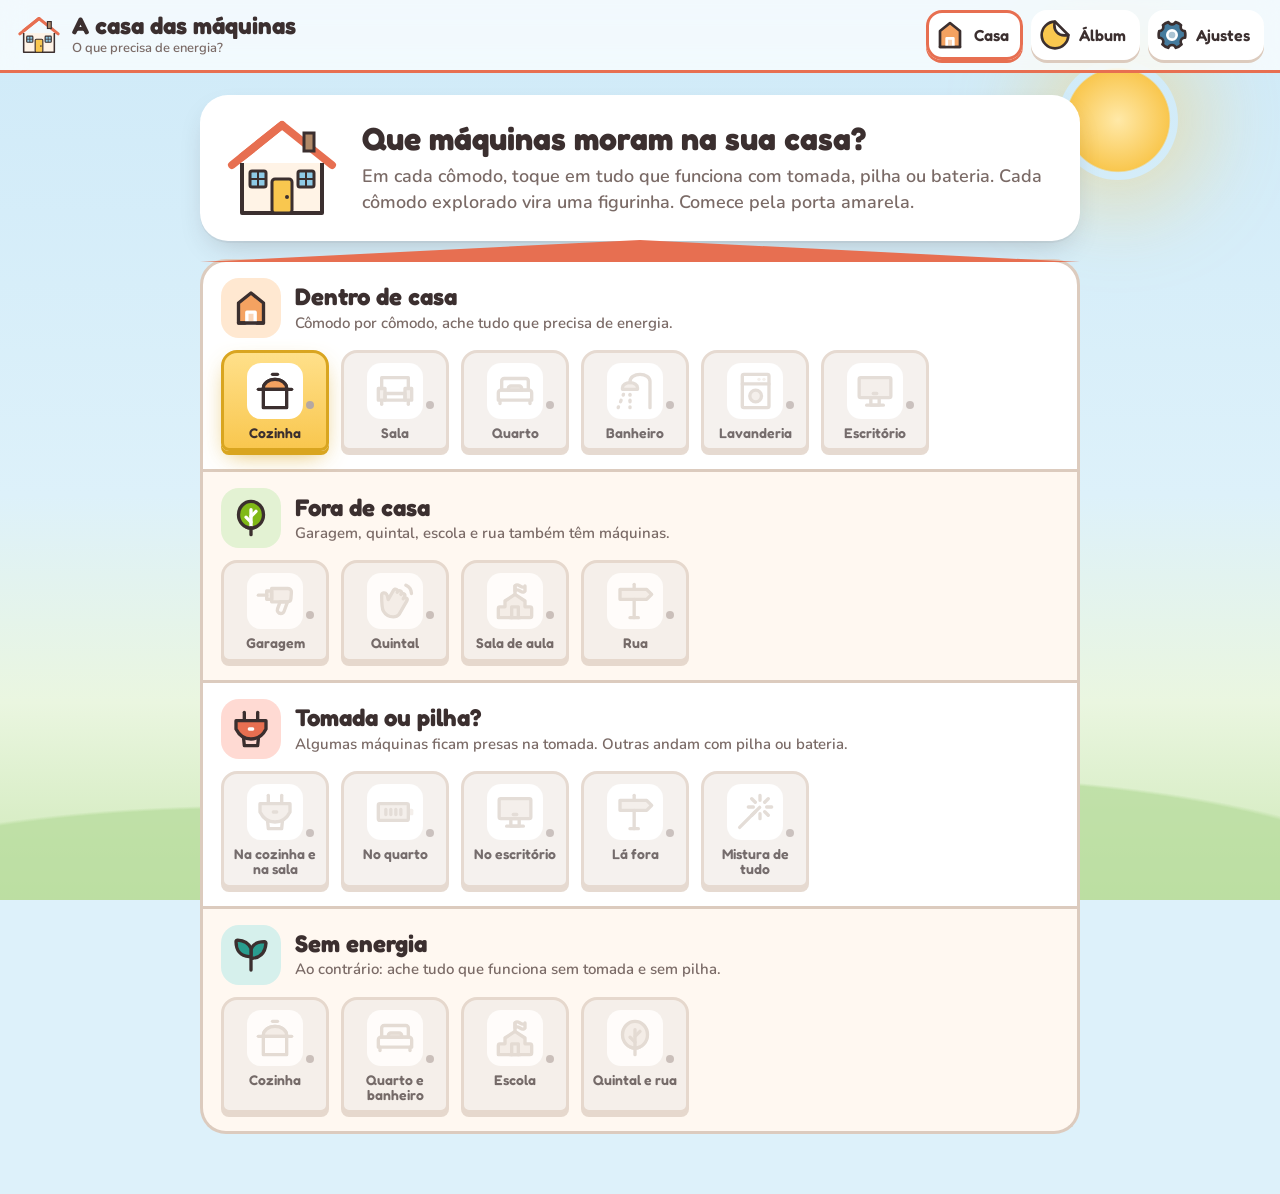
==== index.html @ ce796a9f "Redesenha o jogo: 19 fases em 4 partes, tomada ou pilha, e sem estrelas - De 5 cômodos para 19 fases" ====
<!DOCTYPE html>
<html lang="pt-BR">
<head>
<meta charset="utf-8">
<meta name="viewport" content="width=device-width, initial-scale=1">
<meta name="color-scheme" content="light">
<meta name="theme-color" content="#DDF1FA">
<title>A casa das máquinas</title>
<meta name="description" content="Jogo para crianças: em cada cômodo da casa, ache tudo que funciona com tomada, pilha ou bateria, e descubra o que funciona sem energia nenhuma.">
<link rel="icon" href="favicon.svg" type="image/svg+xml">
<link rel="preload" href="fontes/fredoka-700.woff2" as="font" type="font/woff2" crossorigin>
<link rel="preload" href="fontes/nunito-600.woff2" as="font" type="font/woff2" crossorigin>
<link rel="stylesheet" href="estilo.css">
</head>
<body>
<div class="fundo" aria-hidden="true"></div>
<span class="nuvem" aria-hidden="true"></span><span class="nuvem n2" aria-hidden="true"></span>

<header class="barra">
  <button class="marca" id="btInicio" aria-label="Ir para a casa"><span><b>A casa das máquinas</b><small>O que precisa de energia?</small></span></button>
  <button class="bt-barra" id="btMapa"><span>Casa</span></button>
  <button class="bt-barra" id="btAlbum"><span>Álbum</span></button>
  <button class="bt-barra" id="btAjustes" aria-label="Ajustes"><span>Ajustes</span></button>
</header>

<main>
  <section class="tela" id="mapa"></section>

  <section class="tela oculto" id="jogo">
    <div class="jogo-topo">
      <button class="bt-voltar" id="btVoltar">Casa</button>
      <div class="chip" id="chipComodo"></div>
      <div class="passos" id="passos" aria-hidden="true"></div>
      <button class="bt-redondo" id="btOuvir" aria-label="Ouvir a instrução"></button>
    </div>
    <div class="pergunta" id="pergunta" aria-live="polite"></div>
    <div class="contador" id="contador"></div>
    <div class="grade" id="grade"></div>
    <div class="aviso" id="aviso" aria-live="polite"></div>
  </section>

  <section class="tela oculto" id="album"></section>
  <section class="tela oculto" id="ajustes"></section>
</main>

<div class="veu oculto" id="escolha" role="dialog" aria-modal="true"></div>
<div class="veu oculto" id="premio" role="dialog" aria-modal="true" aria-labelledby="premioTit"></div>

<script src="icones.js"></script>
<script src="jogo.js"></script>
</body>
</html>
---- estilo.css ----
@font-face{font-family:"Fredoka";src:url(fontes/fredoka-600.woff2) format("woff2");font-weight:600;font-display:swap}
@font-face{font-family:"Fredoka";src:url(fontes/fredoka-700.woff2) format("woff2");font-weight:700;font-display:swap}
@font-face{font-family:"Nunito";src:url(fontes/nunito-600.woff2) format("woff2");font-weight:600;font-display:swap}
@font-face{font-family:"Nunito";src:url(fontes/nunito-800.woff2) format("woff2");font-weight:800;font-display:swap}

:root{
  color-scheme:light;
  --tinta:#3B2F2F; --tinta-2:#7A6A66; --tinta-3:#B5A8A3;
  --ceu:#DDF1FA; --grama:#CDE8B5; --papel:#FFFFFF; --papel-2:#FFF8F1; --borda:#EFE3D9; --borda-2:#DCCBBE;
  --laranja:#F4A261; --laranja-escuro:#C97A3B; --tijolo:#E76F51; --tijolo-escuro:#B9533A; --verde:#2A9D8F; --verde-escuro:#1F7A6F; --verde-suave:#DDF1EE;
  --amarelo:#F9C74F; --amarelo-escuro:#D9A520; --amarelo-suave:#FFF3CD; --azul:#457B9D; --azul-suave:#E1EEF6;
  --sombra:0 2px 0 rgba(59,47,47,.05),0 12px 30px -12px rgba(59,47,47,.28);
  --titulo:"Fredoka","Nunito",system-ui,sans-serif; --texto:"Nunito",system-ui,sans-serif;
  --mola:cubic-bezier(.34,1.56,.64,1);
}
*{box-sizing:border-box;margin:0;padding:0}
html{background:var(--ceu)}
body{font-family:var(--texto);font-weight:600;color:var(--tinta);min-height:100vh;-webkit-tap-highlight-color:transparent;overflow-x:hidden}
button{font:inherit;color:inherit;cursor:pointer;border:none;background:none}
button:focus-visible{outline:4px solid var(--azul);outline-offset:4px;border-radius:16px}
svg{display:block}
.oculto{display:none!important}
/* céu, sol e gramado */
.fundo{position:fixed;inset:0;z-index:-1;background:linear-gradient(180deg,#CFEAF8 0%,var(--ceu) 55%,#EAF6E0 78%,var(--grama) 100%)}
.fundo::before{content:"";position:absolute;right:8%;top:60px;width:120px;height:120px;border-radius:50%;background:radial-gradient(circle,#FFE9A8 0,#F9C74F 60%,rgba(249,199,79,0) 62%);box-shadow:0 0 80px 30px rgba(249,199,79,.35);animation:sol 40s linear infinite}
.fundo::after{content:"";position:absolute;left:0;right:0;bottom:0;height:24vh;background:radial-gradient(ellipse at 20% 100%,#B5DB9A 0 30%,transparent 31%),radial-gradient(ellipse at 70% 100%,#B5DB9A 0 40%,transparent 41%);opacity:.7}
@keyframes sol{from{transform:rotate(0)}to{transform:rotate(360deg)}}
.nuvem{position:fixed;top:14%;left:-160px;width:120px;height:40px;background:#fff;border-radius:40px;opacity:.85;z-index:-1;animation:nuvem 80s linear infinite}
.nuvem::before,.nuvem::after{content:"";position:absolute;background:#fff;border-radius:50%}
.nuvem::before{width:56px;height:56px;left:18px;top:-26px}
.nuvem::after{width:40px;height:40px;left:62px;top:-16px}
.nuvem.n2{top:30%;transform:scale(.6);animation-duration:110s;animation-delay:-50s}
@keyframes nuvem{from{left:-160px}to{left:110%}}

/* ================= barra ================= */
.barra{position:sticky;top:0;z-index:20;display:flex;align-items:center;gap:8px;padding:10px 16px;background:rgba(255,255,255,.72);backdrop-filter:blur(12px);-webkit-backdrop-filter:blur(12px);border-bottom:3px solid var(--tijolo)}
.marca{display:flex;align-items:center;gap:10px;flex:1;min-width:0;text-align:left;border-radius:14px}
.marca>svg{width:46px;height:46px;flex-shrink:0}
.marca>span{min-width:0;overflow:hidden}
.marca b{display:block;font-family:var(--titulo);font-weight:700;font-size:clamp(17px,3.4vw,24px);line-height:1.1;white-space:nowrap;overflow:hidden;text-overflow:ellipsis}
.marca small{display:block;font-size:13px;color:var(--tinta-2)}
.bt-barra{display:flex;align-items:center;gap:8px;height:50px;padding:0 14px 0 8px;border-radius:16px;background:var(--papel);box-shadow:0 3px 0 var(--borda-2);font-family:var(--titulo);font-weight:600;font-size:16px;transition:transform .2s var(--mola)}
.bt-barra:hover{transform:translateY(-2px)}
.bt-barra svg{width:32px;height:32px}
.bt-barra.ativo{box-shadow:0 3px 0 var(--tijolo),inset 0 0 0 3px var(--tijolo)}

main{max-width:1000px;margin:0 auto;padding:22px 16px 60px}
.tela{display:flex;flex-direction:column;align-items:center;gap:18px}
.tela.entra{animation:entra .45s var(--mola) backwards}
@keyframes entra{from{opacity:0;transform:translateY(16px)}to{opacity:1;transform:none}}

/* ================= mapa: a casa ================= */
.cabecalho{width:100%;max-width:880px;display:flex;align-items:center;gap:20px;background:var(--papel);border-radius:28px;box-shadow:var(--sombra);padding:18px 22px}
.casinha{width:120px;flex-shrink:0;animation:boia 4s ease-in-out infinite}
@keyframes boia{0%,100%{transform:translateY(0)}50%{transform:translateY(-6px)}}
.cab-txt h1{font-family:var(--titulo);font-weight:700;font-size:clamp(22px,4.2vw,32px);line-height:1.15}
.cab-txt p{color:var(--tinta-2);font-size:clamp(15px,2.6vw,18px);margin-top:6px;line-height:1.45}
.andares{width:100%;max-width:880px;display:flex;flex-direction:column;gap:0}
.andar{background:var(--papel);border:3px solid var(--borda-2);border-top-width:0;padding:16px 18px 18px;animation:entra .5s var(--mola) backwards;position:relative}
.andar:first-child{border-top-width:3px;border-radius:26px 26px 0 0}
.andar:first-child::before{content:"";position:absolute;left:-3px;right:-3px;top:-22px;height:22px;background:var(--tijolo);border-radius:14px 14px 0 0;clip-path:polygon(0 100%,50% 0,100% 100%)}
.andar:last-child{border-radius:0 0 26px 26px}
.andar:nth-child(even){background:var(--papel-2)}
.andar-topo{display:flex;align-items:center;gap:14px;margin-bottom:12px}
.andar-ic{width:60px;height:60px;border-radius:18px;background:var(--cor);display:flex;align-items:center;justify-content:center;flex-shrink:0}
.andar-ic svg{width:40px;height:40px}
.andar h2{font-family:var(--titulo);font-weight:700;font-size:clamp(19px,3.4vw,24px);line-height:1.15}
.andar p{font-size:15px;color:var(--tinta-2);margin-top:2px}
.selo-ok{margin-left:auto;display:flex;align-items:center;gap:6px;background:var(--verde-suave);color:var(--verde-escuro);font-family:var(--titulo);font-weight:600;font-size:14px;padding:6px 12px 6px 8px;border-radius:40px;white-space:nowrap}
.selo-ok svg{width:20px;height:20px}
.portas{display:flex;gap:12px;flex-wrap:wrap}
.porta{width:108px;padding:10px 6px 8px;border-radius:16px 16px 8px 8px;background:var(--cor);border:3px solid var(--borda-2);display:flex;flex-direction:column;align-items:center;gap:6px;position:relative;transition:transform .25s var(--mola);box-shadow:0 4px 0 var(--borda-2)}
.porta::after{content:"";position:absolute;right:12px;top:50%;width:8px;height:8px;border-radius:50%;background:var(--tinta-3)}
.porta:hover{transform:translateY(-4px)}
.porta-ic{width:56px;height:56px;border-radius:14px;background:#fff;display:flex;align-items:center;justify-content:center}
.porta-ic svg{width:40px;height:40px}
.porta-nome{font-family:var(--titulo);font-weight:600;font-size:14px;text-align:center;line-height:1.1}
.porta.feita{border-color:var(--verde);box-shadow:0 4px 0 var(--verde)}
.porta.feita .porta-ic{box-shadow:inset 0 0 0 3px var(--verde)}
.porta.atual{background:linear-gradient(180deg,#FFE08A,var(--amarelo));border-color:var(--amarelo-escuro);box-shadow:0 4px 0 var(--amarelo-escuro),0 10px 24px -8px rgba(217,165,32,.8);animation:pulsa 1.8s ease-in-out infinite}
.porta.fechada{background:#F1ECE8;opacity:.7;cursor:not-allowed}
.porta.fechada:hover{transform:none}
@keyframes pulsa{0%,100%{transform:translateY(0)}50%{transform:translateY(-4px)}}

/* ================= jogo ================= */
#jogo{gap:14px}
.jogo-topo{display:flex;align-items:center;gap:10px;width:100%;max-width:900px;flex-wrap:wrap}
.bt-voltar{display:flex;align-items:center;gap:6px;height:46px;padding:0 16px 0 8px;border-radius:40px;background:var(--tinta);color:#fff;font-family:var(--titulo);font-weight:600;font-size:16px;transition:transform .2s var(--mola)}
.bt-voltar:hover{transform:translateY(-2px)}
.bt-voltar svg{width:28px;height:28px}
.chip{display:flex;align-items:center;gap:8px;background:var(--papel);border-radius:40px;padding:6px 14px 6px 6px;box-shadow:0 3px 0 var(--borda-2);font-family:var(--titulo);font-weight:600;font-size:15px}
.chip svg{width:32px;height:32px;padding:4px;border-radius:50%;background:var(--cor)}
.passos{display:flex;gap:6px;margin-left:auto}
.passos i{width:13px;height:13px;border-radius:50%;background:var(--borda-2);display:block;transition:all .3s}
.passos i.f{background:var(--verde)}
.passos i.a{width:28px;border-radius:10px;background:var(--amarelo);box-shadow:0 0 0 3px #fff,0 0 0 5px var(--amarelo)}
.bt-redondo{width:52px;height:52px;border-radius:50%;background:var(--papel);box-shadow:0 4px 0 var(--borda-2);display:flex;align-items:center;justify-content:center;transition:transform .2s var(--mola)}
.bt-redondo:hover{transform:translateY(-2px)}
.bt-redondo svg{width:32px;height:32px}
.pergunta{text-align:center;background:var(--papel);border-radius:24px;padding:14px 22px;box-shadow:var(--sombra);max-width:760px;width:100%}
.pergunta b{display:block;font-family:var(--titulo);font-weight:700;font-size:clamp(22px,4vw,30px)}
.pergunta span{display:block;color:var(--tinta-2);font-size:clamp(15px,2.6vw,18px);margin-top:4px}
.pergunta em{font-style:normal;font-weight:800;color:var(--tijolo)}
.contador{display:flex;align-items:center;gap:8px;flex-wrap:wrap;justify-content:center;font-family:var(--titulo);font-weight:600;font-size:17px;color:var(--tinta-2)}
.contador b{width:32px;height:32px;border-radius:50%;border:3px dashed var(--borda-2);background:var(--papel);display:flex;align-items:center;justify-content:center;color:#fff}
.contador b svg{width:18px;height:18px}
.contador b.ok{border:3px solid var(--verde);background:var(--verde);animation:pop .5s var(--mola)}
@keyframes pop{0%{transform:scale(.5)}60%{transform:scale(1.15)}100%{transform:scale(1)}}
/* o cômodo: grade de coisas dentro de uma "parede" */
.grade{display:grid;grid-template-columns:repeat(4,minmax(0,1fr));gap:clamp(10px,2vw,16px);width:100%;max-width:820px;padding:clamp(12px,2.4vw,20px);border-radius:28px;background:var(--cor);border:4px solid #fff;box-shadow:var(--sombra)}
.grade.dez{grid-template-columns:repeat(5,minmax(0,1fr))}
.coisa{position:relative;background:var(--papel);border-radius:22px;box-shadow:0 6px 0 var(--borda-2);display:flex;flex-direction:column;align-items:center;justify-content:center;gap:8px;padding:14px 8px 12px;min-height:130px;
  transition:transform .2s var(--mola),opacity .3s;animation:entra .5s var(--mola) backwards}
.coisa svg.ic{width:clamp(44px,8vw,68px);height:clamp(44px,8vw,68px)}
.coisa .t{font-family:var(--titulo);font-weight:600;font-size:clamp(13px,2.2vw,16px);text-align:center;line-height:1.15}
.coisa:hover{transform:translateY(-4px)}
.coisa.certa,.coisa.feita{background:var(--amarelo-suave);box-shadow:0 6px 0 var(--amarelo);cursor:default}
.coisa.certa:hover,.coisa.feita:hover{transform:none}
.coisa.fora{opacity:.45;cursor:default}
.coisa.fora:hover{transform:none}
.coisa.treme{animation:treme .45s ease!important}
@keyframes treme{0%,100%{translate:0}20%{translate:-8px}40%{translate:7px}60%{translate:-5px}80%{translate:3px}}
.selo-ok-c{position:absolute;top:-10px;right:-8px;width:36px;height:36px;border-radius:50%;color:#fff;border:4px solid #fff;display:flex;align-items:center;justify-content:center;animation:pop .5s var(--mola)}
.selo-ok-c svg{width:20px;height:20px}
.selo-ok-c.t{background:var(--tijolo)} .selo-ok-c.p{background:var(--verde)} .selo-ok-c.zero{background:var(--azul)}
.faisca{position:fixed;width:16px;height:16px;pointer-events:none;z-index:40;animation:faisca .8s ease-out forwards}
.faisca svg{width:100%;height:100%}
@keyframes faisca{0%{transform:translate(0,0) scale(.3);opacity:1}100%{transform:translate(var(--dx),var(--dy)) scale(1) rotate(120deg);opacity:0}}
.aviso{min-height:60px;display:flex;align-items:center;justify-content:center;width:100%}
.aviso-caixa{background:var(--azul-suave);border:3px solid #BFD6E6;border-radius:20px;padding:10px 20px;font-size:clamp(16px,2.8vw,19px);font-weight:800;max-width:720px;text-align:center;animation:entra .4s var(--mola)}
.aviso-caixa.bom{background:var(--verde-suave);border-color:#A9DBD4}

/* janelinha "como funciona?" */
.veu{position:fixed;inset:0;z-index:50;display:flex;align-items:center;justify-content:center;padding:16px;overflow:auto;background:rgba(59,47,47,.35);backdrop-filter:blur(6px);-webkit-backdrop-filter:blur(6px);animation:veu .3s ease}
@keyframes veu{from{opacity:0}to{opacity:1}}
.escolha-cartao{margin:auto;width:100%;max-width:520px;background:var(--papel);border-radius:30px;box-shadow:0 30px 70px -20px rgba(59,47,47,.5);padding:24px;text-align:center;display:flex;flex-direction:column;align-items:center;gap:12px;animation:sobe .45s var(--mola)}
.escolha-fig{width:110px;height:110px;border-radius:28px;background:var(--papel-2);display:flex;align-items:center;justify-content:center}
.escolha-fig svg{width:70%;height:70%}
.escolha-cartao h3{font-family:var(--titulo);font-weight:700;font-size:clamp(24px,5vw,32px)}
.escolha-cartao p{color:var(--tinta-2);font-size:17px}
.escolha-dica{background:var(--amarelo-suave);border-radius:14px;padding:8px 14px;font-weight:800;color:var(--tinta)!important;animation:entra .4s var(--mola)}
.escolha-ops{display:flex;gap:10px;flex-wrap:wrap;justify-content:center;width:100%}
.escolha-op{flex:1;min-width:130px;background:var(--papel-2);border:3px solid var(--borda);border-radius:22px;padding:14px 10px;display:flex;flex-direction:column;align-items:center;gap:8px;font-family:var(--titulo);font-weight:600;font-size:17px;box-shadow:0 5px 0 var(--borda-2);transition:transform .2s var(--mola)}
.escolha-op svg{width:52px;height:52px}
.escolha-op:hover{transform:translateY(-3px)}
.escolha-op.certa{border-color:var(--verde);background:var(--verde-suave);box-shadow:0 5px 0 var(--verde)}
.escolha-op.fora{opacity:.4;transform:scale(.95)}
@keyframes sobe{from{opacity:0;transform:translateY(40px) scale(.94)}to{opacity:1;transform:none}}

/* ================= prêmio ================= */
.cartao{margin:auto;width:100%;max-width:500px;background:var(--papel);border-radius:32px;box-shadow:0 30px 70px -20px rgba(59,47,47,.5);padding:26px 24px 22px;text-align:center;display:flex;flex-direction:column;align-items:center;gap:14px;position:relative;overflow:hidden;animation:sobe .55s var(--mola)}
.cartao::before{content:"";position:absolute;inset:0 0 auto 0;height:12px;background:var(--cor)}
.cartao h2{font-family:var(--titulo);font-weight:700;font-size:clamp(28px,6vw,38px);margin-top:6px}
.explica{background:var(--verde-suave);border-radius:20px;padding:12px 16px;font-size:clamp(16px,3vw,19px);line-height:1.45;font-weight:800;color:var(--verde-escuro)}
.fig-grande{width:140px;height:140px}
.fg-in{width:100%;height:100%;border-radius:50%;background:#fff;border:12px solid var(--cor-selo);display:flex;align-items:center;justify-content:center;box-shadow:0 0 0 5px #fff,0 16px 30px -12px rgba(59,47,47,.5);animation:vira 1s var(--mola)}
.fg-in svg{width:64%;height:64%}
@keyframes vira{from{transform:rotateY(180deg) scale(.4);opacity:0}to{transform:none;opacity:1}}
.nome-fig{display:inline-flex;gap:8px;background:var(--amarelo-suave);border-radius:40px;padding:8px 16px;font-family:var(--titulo);font-weight:600;font-size:18px}
.cartao .sub{color:var(--tinta-2);font-size:17px}
.linha-bts{display:flex;gap:10px;flex-wrap:wrap;justify-content:center;align-items:center}
.bt-principal{height:64px;padding:0 30px;border-radius:22px;background:linear-gradient(180deg,#F7B77F,var(--laranja));color:#3B2F2F;font-family:var(--titulo);font-weight:700;font-size:23px;box-shadow:0 7px 0 var(--laranja-escuro);transition:transform .2s var(--mola)}
.bt-principal:hover{transform:translateY(-2px)}
.bt-principal:active{transform:translateY(5px);box-shadow:0 2px 0 var(--laranja-escuro)}
.bt-leve{display:flex;align-items:center;gap:6px;height:52px;padding:0 16px 0 10px;border-radius:18px;background:var(--papel-2);border:2px solid var(--borda);font-family:var(--titulo);font-weight:600;font-size:16px}
.bt-leve svg{width:28px;height:28px}
.confete{position:fixed;top:-20px;width:12px;height:12px;z-index:60;pointer-events:none;animation:cai var(--dur) cubic-bezier(.25,.6,.5,1) var(--atraso) forwards}
@keyframes cai{to{transform:translate(var(--dx),105vh) rotate(var(--giro))}}

/* ================= álbum e ajustes ================= */
.titulo-tela{display:flex;align-items:center;gap:12px;font-family:var(--titulo);font-weight:700;font-size:clamp(24px,4.6vw,34px);text-align:center}
.titulo-tela svg{width:48px;height:48px}
.texto-tela{color:var(--tinta-2);font-size:17px;text-align:center;max-width:620px}
.album-grupo{width:100%;max-width:880px;background:var(--papel);border-radius:26px;box-shadow:var(--sombra);padding:16px 18px 20px;animation:entra .5s var(--mola) backwards}
.album-grupo h3{display:flex;align-items:center;gap:10px;font-family:var(--titulo);font-weight:600;font-size:20px;margin-bottom:14px}
.album-grupo h3 svg{width:40px;height:40px;padding:5px;border-radius:12px;background:var(--cor)}
.album-grade{display:grid;grid-template-columns:repeat(auto-fill,minmax(110px,1fr));gap:14px}
.selo{display:flex;flex-direction:column;align-items:center;gap:6px;font-size:14px;font-weight:800;text-align:center;color:var(--tinta-2)}
.selo .s-in{width:86px;height:86px;border-radius:50%;background:#fff;border:7px solid var(--cor-selo);display:flex;align-items:center;justify-content:center;box-shadow:0 0 0 3px #fff,0 10px 18px -8px rgba(59,47,47,.4)}
.selo .s-in svg{width:62%;height:62%}
.selo.falta .s-in{background:var(--papel-2);border:3px dashed var(--borda-2);box-shadow:none}
.selo.tem{color:var(--tinta)}
.ajustes{width:100%;max-width:600px;display:flex;flex-direction:column;gap:12px}
.ajuste{display:flex;align-items:center;gap:14px;background:var(--papel);border-radius:22px;padding:14px 16px;box-shadow:var(--sombra);text-align:left;font-size:18px;font-weight:800}
.ajuste>svg{width:46px;height:46px;flex-shrink:0;padding:5px;border-radius:14px;background:var(--papel-2)}
.ajuste .txt{flex:1}
.ajuste small{display:block;font-size:15px;font-weight:600;color:var(--tinta-2);margin-top:2px}
.chave{width:66px;height:38px;border-radius:40px;background:var(--borda-2);position:relative;flex-shrink:0;transition:background .25s}
.chave::after{content:"";position:absolute;top:4px;left:4px;width:30px;height:30px;border-radius:50%;background:#fff;box-shadow:0 2px 6px rgba(0,0,0,.2);transition:left .3s var(--mola)}
.ajuste[aria-checked="true"] .chave{background:var(--verde)}
.ajuste[aria-checked="true"] .chave::after{left:32px}
.ajuste.perigo{color:var(--tijolo-escuro)}

body.sem-animacao *,body.sem-animacao *::before,body.sem-animacao *::after{animation:none!important;transition:none!important}

@media (max-width:640px){
  .bt-barra span{display:none}
  .bt-barra{padding:0 8px}
  .marca small{display:none}
  .cabecalho{flex-direction:column;text-align:center}
  .jogo-topo .chip{display:none}
  .passos{margin-left:0}
  .grade,.grade.dez{grid-template-columns:repeat(2,minmax(0,1fr))}
  .coisa{min-height:110px}
  .porta{width:calc(50% - 6px)}
  .escolha-op{min-width:100px;font-size:15px}
}
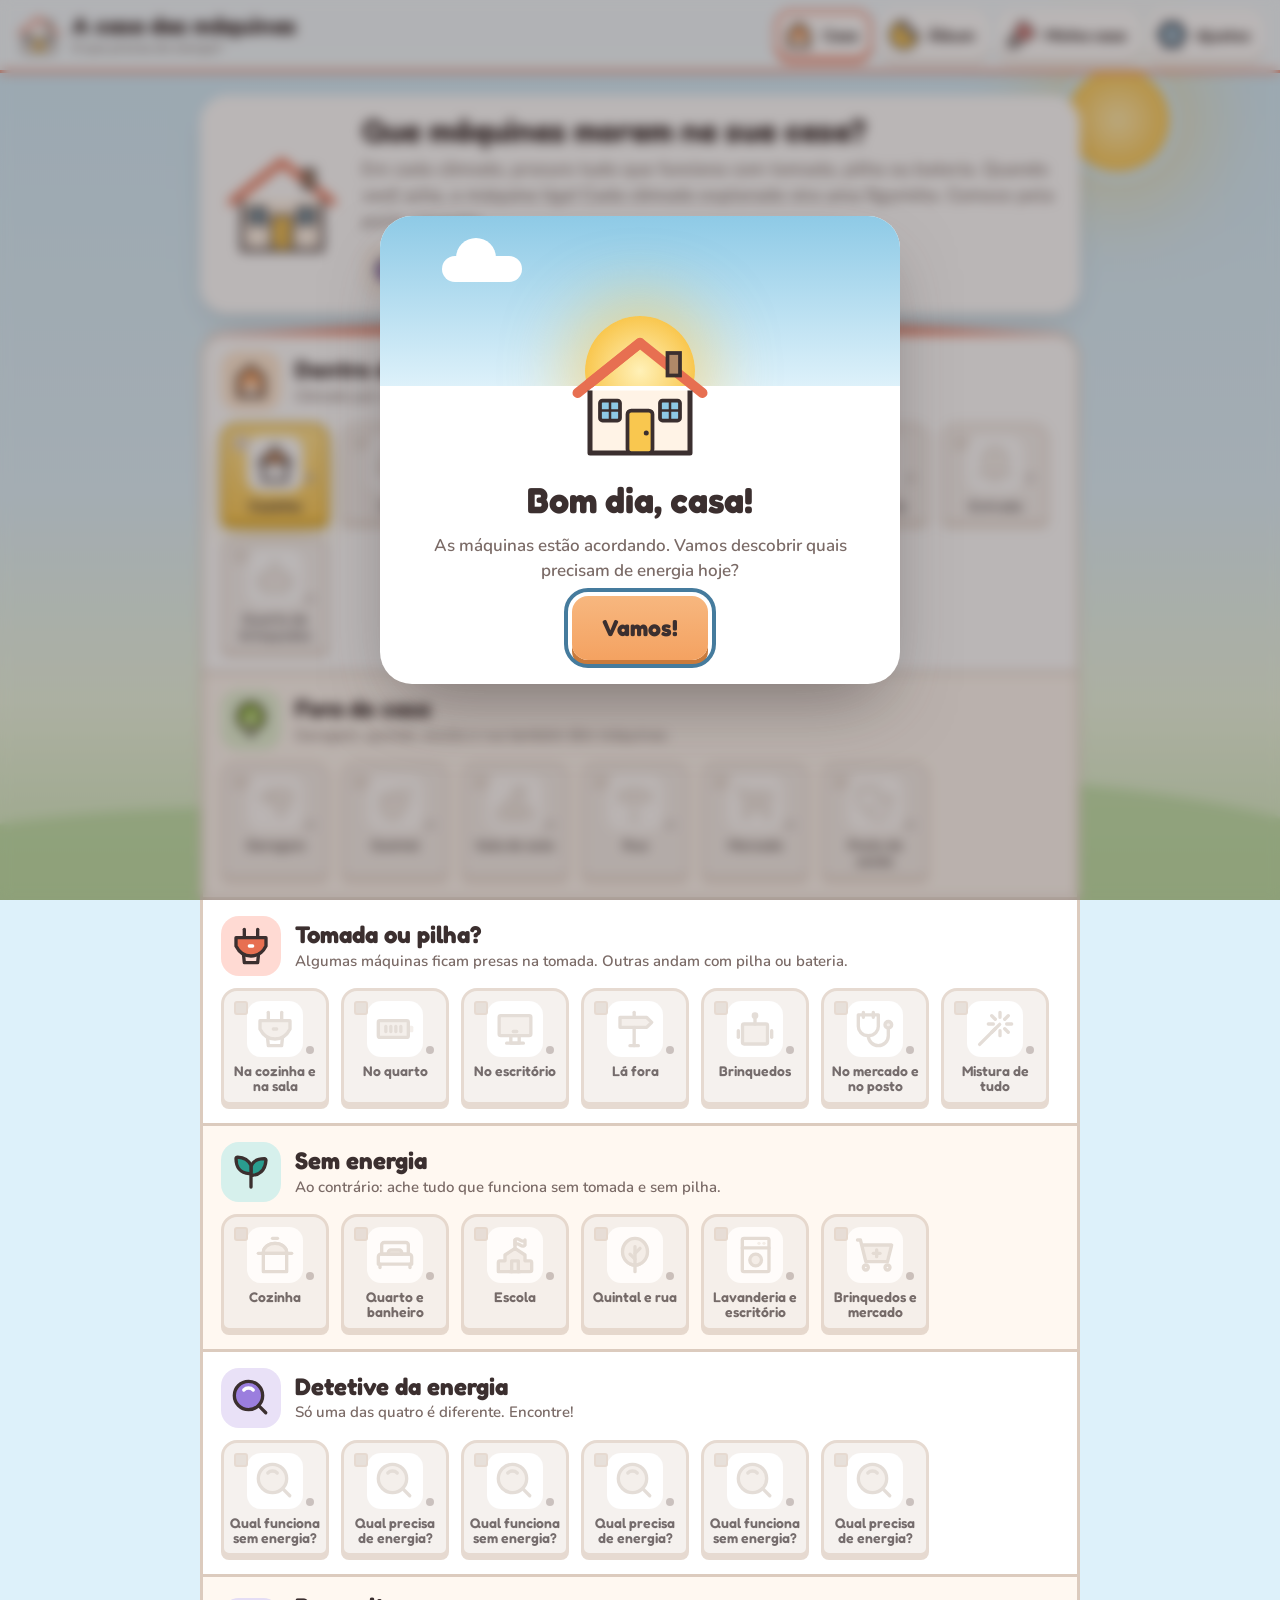
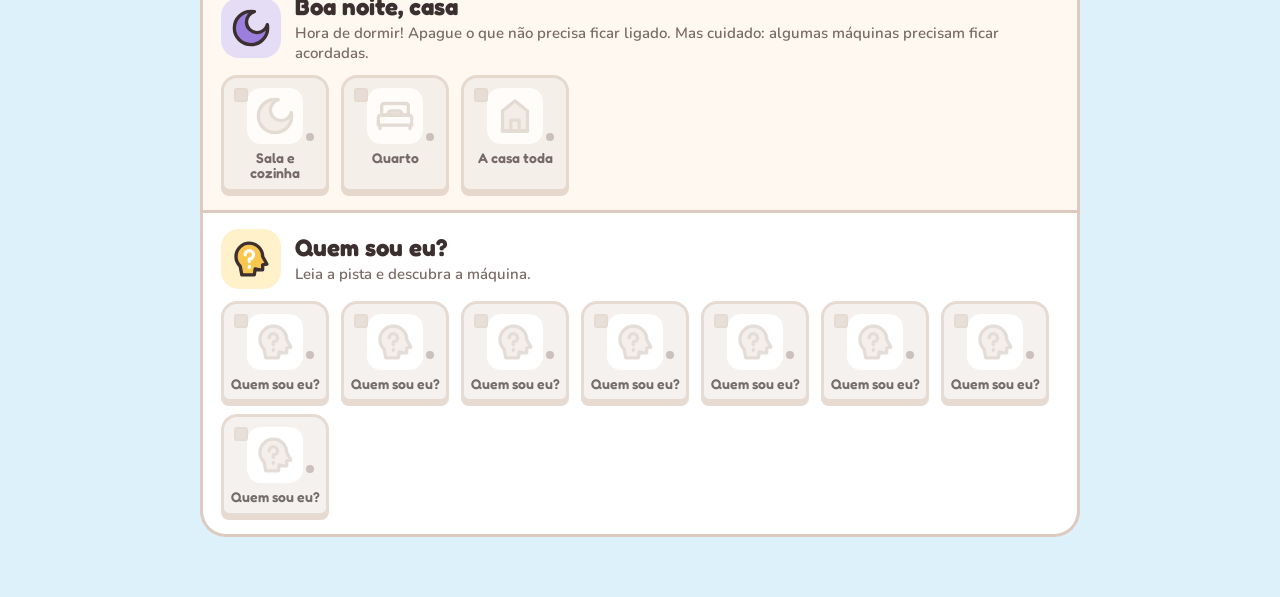
==== commit 5584c57b: "Vira brincadeira: cena ilustrada, máquinas que ligam, apagão, boa noite e Minha casa - Cada cômodo é" ====
--- a/index.html
+++ b/index.html
@@ -20,6 +20,7 @@
   <button class="marca" id="btInicio" aria-label="Ir para a casa"><span><b>A casa das máquinas</b><small>O que precisa de energia?</small></span></button>
   <button class="bt-barra" id="btMapa"><span>Casa</span></button>
   <button class="bt-barra" id="btAlbum"><span>Álbum</span></button>
+  <button class="bt-barra" id="btMinha"><span>Minha casa</span></button>
   <button class="bt-barra" id="btAjustes" aria-label="Ajustes"><span>Ajustes</span></button>
 </header>
 
@@ -30,20 +31,22 @@
     <div class="jogo-topo">
       <button class="bt-voltar" id="btVoltar">Casa</button>
       <div class="chip" id="chipComodo"></div>
-      <div class="passos" id="passos" aria-hidden="true"></div>
+      <div class="previa" id="previa" aria-hidden="true"></div>
       <button class="bt-redondo" id="btOuvir" aria-label="Ouvir a instrução"></button>
     </div>
     <div class="pergunta" id="pergunta" aria-live="polite"></div>
     <div class="contador" id="contador"></div>
-    <div class="grade" id="grade"></div>
+    <div class="cena" id="cena"></div>
+    <div class="caixas oculto" id="caixas"></div>
     <div class="aviso" id="aviso" aria-live="polite"></div>
   </section>
 
   <section class="tela oculto" id="album"></section>
+  <section class="tela oculto" id="minha"></section>
   <section class="tela oculto" id="ajustes"></section>
 </main>
 
-<div class="veu oculto" id="escolha" role="dialog" aria-modal="true"></div>
+<div class="veu oculto" id="ritual" role="dialog" aria-modal="true"></div>
 <div class="veu oculto" id="premio" role="dialog" aria-modal="true" aria-labelledby="premioTit"></div>
 
 <script src="icones.js"></script>
--- a/estilo.css
+++ b/estilo.css
@@ -90,10 +90,12 @@
 .bt-voltar svg{width:28px;height:28px}
 .chip{display:flex;align-items:center;gap:8px;background:var(--papel);border-radius:40px;padding:6px 14px 6px 6px;box-shadow:0 3px 0 var(--borda-2);font-family:var(--titulo);font-weight:600;font-size:15px}
 .chip svg{width:32px;height:32px;padding:4px;border-radius:50%;background:var(--cor)}
-.passos{display:flex;gap:6px;margin-left:auto}
-.passos i{width:13px;height:13px;border-radius:50%;background:var(--borda-2);display:block;transition:all .3s}
-.passos i.f{background:var(--verde)}
-.passos i.a{width:28px;border-radius:10px;background:var(--amarelo);box-shadow:0 0 0 3px #fff,0 0 0 5px var(--amarelo)}
+.previa{display:flex;gap:6px;margin-left:auto;align-items:center}
+.previa .pv{width:34px;height:34px;border-radius:10px;background:var(--papel);opacity:.45;display:flex;align-items:center;justify-content:center;border:2px solid var(--borda-2);transition:all .3s}
+.previa .pv svg{width:22px;height:22px}
+.previa .pv.f{opacity:1;border-color:var(--verde);background:var(--verde-suave)}
+.previa .pv.a{opacity:1;width:44px;height:44px;border-color:var(--amarelo);background:var(--amarelo-suave);box-shadow:0 0 0 3px #fff,0 0 0 5px var(--amarelo)}
+.previa .pv.a svg{width:28px;height:28px}
 .bt-redondo{width:52px;height:52px;border-radius:50%;background:var(--papel);box-shadow:0 4px 0 var(--borda-2);display:flex;align-items:center;justify-content:center;transition:transform .2s var(--mola)}
 .bt-redondo:hover{transform:translateY(-2px)}
 .bt-redondo svg{width:32px;height:32px}
@@ -109,6 +111,8 @@
 /* o cômodo: grade de coisas dentro de uma "parede" */
 .grade{display:grid;grid-template-columns:repeat(4,minmax(0,1fr));gap:clamp(10px,2vw,16px);width:100%;max-width:820px;padding:clamp(12px,2.4vw,20px);border-radius:28px;background:var(--cor);border:4px solid #fff;box-shadow:var(--sombra)}
 .grade.dez{grid-template-columns:repeat(5,minmax(0,1fr))}
+.grade.quatro{grid-template-columns:repeat(4,minmax(0,1fr));max-width:720px}
+.grade.quatro .coisa{min-height:160px}
 .coisa{position:relative;background:var(--papel);border-radius:22px;box-shadow:0 6px 0 var(--borda-2);display:flex;flex-direction:column;align-items:center;justify-content:center;gap:8px;padding:14px 8px 12px;min-height:130px;
   transition:transform .2s var(--mola),opacity .3s;animation:entra .5s var(--mola) backwards}
 .coisa svg.ic{width:clamp(44px,8vw,68px);height:clamp(44px,8vw,68px)}
@@ -205,3 +209,123 @@
   .porta{width:calc(50% - 6px)}
   .escolha-op{min-width:100px;font-size:15px}
 }
+
+/* ================= a cena do cômodo ================= */
+.cena{position:relative;width:100%;max-width:900px;aspect-ratio:16/9;border-radius:28px;overflow:hidden;border:5px solid #fff;box-shadow:var(--sombra);background:var(--cor)}
+.cena .parede{position:absolute;inset:0 0 28% 0;background:linear-gradient(180deg,rgba(255,255,255,.35),rgba(255,255,255,0) 60%),repeating-linear-gradient(90deg,rgba(255,255,255,.12) 0 2px,transparent 2px 40px),var(--cor)}
+.cena .chao{position:absolute;left:0;right:0;bottom:0;height:28%;background:repeating-linear-gradient(90deg,#D9B98F 0 60px,#CFAA7C 60px 62px),#D9B98F;border-top:4px solid #B08968}
+.cena .janela-cena{position:absolute;left:3%;top:2%;width:8%;aspect-ratio:1;border-radius:10px;background:linear-gradient(180deg,#BEE3F8,#E3F5FF);border:5px solid #fff;box-shadow:0 4px 0 rgba(0,0,0,.08)}
+.cena .janela-cena::before,.cena .janela-cena::after{content:"";position:absolute;background:#fff}
+.cena .janela-cena::before{left:50%;top:0;bottom:0;width:4px;margin-left:-2px}
+.cena .janela-cena::after{top:50%;left:0;right:0;height:4px;margin-top:-2px}
+.cena .prateleira{position:absolute;left:22%;right:6%;top:33%;height:8px;border-radius:4px;background:#B08968;box-shadow:0 6px 0 rgba(0,0,0,.07)}
+.cena .mesa{position:absolute;left:6%;right:6%;top:74%;height:10px;border-radius:5px;background:#B08968;box-shadow:0 8px 0 rgba(0,0,0,.06)}
+.cena.quatro .prateleira,.cena.quatro .mesa{display:none}
+.cena .coisa{position:absolute;transform:translate(-50%,-50%) rotate(var(--gira,0deg));width:clamp(64px,11.5%,104px);min-height:0;padding:8px 4px 4px;border-radius:18px;background:rgba(255,255,255,.92);box-shadow:0 4px 0 rgba(59,47,47,.18),0 10px 16px -10px rgba(59,47,47,.5);
+  display:flex;flex-direction:column;align-items:center;gap:2px;transition:transform .2s var(--mola),opacity .3s,filter .4s,background .3s;animation:surge .5s var(--mola) backwards;z-index:1}
+.cena.quatro .coisa{width:clamp(88px,17%,150px);padding:14px 6px 8px}
+.cena .coisa svg.ic{width:100%;height:auto;aspect-ratio:1}
+.cena .coisa .t{font-family:var(--titulo);font-weight:600;font-size:clamp(10px,1.4vw,14px);line-height:1.1;text-align:center;max-height:0;overflow:hidden;opacity:0;transition:all .25s}
+.cena .coisa.vista .t,.cena .coisa:hover .t,.cena.quatro .coisa .t{max-height:34px;opacity:1}
+.cena .coisa:hover{transform:translate(-50%,-56%) rotate(var(--gira,0deg)) scale(1.06);z-index:3}
+.cena .coisa.fora{opacity:.5;filter:grayscale(.8)}
+.cena .coisa.treme{animation:treme .45s ease!important}
+.cena .coisa.selecionada{box-shadow:0 0 0 4px var(--amarelo),0 10px 16px -10px rgba(59,47,47,.5);z-index:3}
+.cena .coisa.arrastando{opacity:.35}
+@keyframes surge{from{opacity:0;transform:translate(-50%,-30%) scale(.5)}to{opacity:1;transform:translate(-50%,-50%) rotate(var(--gira,0deg))}}
+/* máquina ligada: brilho + efeito de cada tipo */
+.coisa.ligada{background:#FFF9E8;box-shadow:0 0 0 3px var(--amarelo),0 0 22px rgba(249,199,79,.7)}
+.coisa.ligada::before{content:"";position:absolute;top:6px;left:6px;width:8px;height:8px;border-radius:50%;background:#4ADE80;box-shadow:0 0 8px #4ADE80;animation:pisca 1.2s ease-in-out infinite}
+.coisa.ligada[data-fx=giro] svg.ic{animation:giro 1.6s linear infinite}
+.coisa.ligada[data-fx=luz]{box-shadow:0 0 0 3px var(--amarelo),0 0 40px 10px rgba(249,199,79,.75)}
+.coisa.ligada[data-fx=luz] svg.ic{filter:drop-shadow(0 0 10px #FFD166);animation:brilha 1.8s ease-in-out infinite}
+.coisa.ligada[data-fx=tela] svg.ic{animation:tela 2.4s ease-in-out infinite;filter:drop-shadow(0 0 8px #8ECAE6)}
+.coisa.ligada[data-fx=vapor]::after{content:"";position:absolute;left:50%;top:-6px;width:10px;height:10px;border-radius:50%;background:rgba(255,255,255,.9);box-shadow:-14px -8px 0 -2px rgba(255,255,255,.7),14px -12px 0 -1px rgba(255,255,255,.6);animation:vapor 1.6s ease-out infinite}
+.coisa.ligada[data-fx=som]::after{content:"";position:absolute;inset:-8px;border-radius:24px;border:3px solid rgba(69,123,157,.5);animation:onda 1.4s ease-out infinite}
+.coisa.desligada{background:#EDE6F7;filter:saturate(.4) brightness(.9)}
+.coisa.protesta{box-shadow:0 0 0 4px var(--tijolo),0 0 24px rgba(231,111,81,.6)!important}
+@keyframes pisca{0%,100%{opacity:1}50%{opacity:.3}}
+@keyframes giro{to{transform:rotate(360deg)}}
+@keyframes brilha{0%,100%{transform:scale(1)}50%{transform:scale(1.08)}}
+@keyframes tela{0%,100%{filter:drop-shadow(0 0 6px #8ECAE6)}50%{filter:drop-shadow(0 0 14px #5FD0FF)}}
+@keyframes vapor{0%{transform:translate(-50%,0) scale(.6);opacity:.9}100%{transform:translate(-50%,-26px) scale(1.3);opacity:0}}
+@keyframes onda{0%{transform:scale(.9);opacity:.9}100%{transform:scale(1.35);opacity:0}}
+/* apagão: lanterna */
+.cena.escuro .parede,.cena.escuro .chao,.cena.escuro .janela-cena{filter:brightness(.55) saturate(.6)}
+.cena.escuro .coisa{background:rgba(255,255,255,.85)}
+.cena .lanterna{position:absolute;inset:0;z-index:5;pointer-events:none;background:radial-gradient(circle at var(--lx,50%) var(--ly,50%),rgba(6,10,40,0) 0,rgba(6,10,40,0) 70px,rgba(6,10,40,.55) 120px,rgba(6,10,40,.93) 190px);transition:background .05s}
+.cena.escuro::after{content:"";position:absolute;left:var(--lx,50%);top:var(--ly,50%);width:150px;height:150px;margin:-75px 0 0 -75px;border-radius:50%;pointer-events:none;z-index:6;box-shadow:inset 0 0 30px rgba(255,236,170,.35);background:radial-gradient(circle,rgba(255,236,170,.18) 0,rgba(255,236,170,0) 70%)}
+/* boa noite: cena escurece devagar */
+.cena.dormir .parede{background:linear-gradient(180deg,#3F3A6B,#5A5490)}
+.cena.dormir .janela-cena{background:radial-gradient(circle at 30% 30%,#FFF1B8 0 12%,transparent 13%),#1E2555}
+.cena.dormir .chao{filter:brightness(.6)}
+/* caixas para classificar */
+.caixas{display:flex;gap:12px;flex-wrap:wrap;justify-content:center;width:100%;max-width:900px}
+.caixa{flex:1;min-width:150px;background:var(--papel);border:4px dashed var(--borda-2);border-radius:22px;padding:12px 10px;display:flex;flex-direction:column;align-items:center;gap:6px;font-family:var(--titulo);font-weight:600;font-size:17px;transition:transform .2s var(--mola),border-color .2s,background .2s}
+.caixa svg{width:48px;height:48px}
+.caixa.sobre{border-color:var(--amarelo);background:var(--amarelo-suave);transform:scale(1.05)}
+.caixa.acertou{border-color:var(--verde);background:var(--verde-suave);animation:pop .5s var(--mola)}
+.caixa.treme{animation:treme .45s ease}
+.fantasma{position:fixed;z-index:80;width:90px;transform:translate(-50%,-50%) rotate(-4deg) scale(1.1);pointer-events:none;background:#fff;border-radius:18px;padding:8px 4px 4px;box-shadow:0 14px 30px -10px rgba(0,0,0,.5);display:flex;flex-direction:column;align-items:center}
+.fantasma svg{width:100%;height:auto}
+.fantasma .t{font-family:var(--titulo);font-size:12px;text-align:center}
+/* portas do mapa com janelinha acesa */
+.porta .janela{position:absolute;left:10px;top:10px;width:14px;height:14px;border-radius:3px;background:#DDD3CB;border:2px solid var(--borda-2)}
+.porta.feita .janela{background:radial-gradient(circle,#FFF1B8,#F9C74F);border-color:var(--amarelo-escuro);box-shadow:0 0 10px rgba(249,199,79,.9)}
+.casinha .jan{transition:fill .6s}
+.casinha.acesa .jan{fill:#FFE08A}
+.bt-noite{margin-top:10px;align-self:flex-start}
+/* rituais */
+.ritual-cartao{margin:auto;width:100%;max-width:520px;background:var(--papel);border-radius:32px;box-shadow:0 30px 70px -20px rgba(59,47,47,.5);padding:0 24px 24px;text-align:center;display:flex;flex-direction:column;align-items:center;gap:12px;overflow:hidden;animation:sobe .55s var(--mola)}
+.ritual-cartao>svg{width:150px;margin-top:-70px;position:relative;z-index:1}
+.ritual-cartao h2{font-family:var(--titulo);font-weight:700;font-size:clamp(26px,6vw,36px)}
+.ritual-cartao p{color:var(--tinta-2);font-size:17px;line-height:1.5;max-width:420px}
+.ceu-ritual{width:calc(100% + 48px);height:170px;margin:0 -24px;background:linear-gradient(180deg,#8ECAE6,#DDF1FA);position:relative;overflow:hidden}
+.ceu-ritual.noite{background:linear-gradient(180deg,#141A4A,#3F3A6B)}
+.sol-ritual{position:absolute;left:50%;bottom:-40px;width:110px;height:110px;margin-left:-55px;border-radius:50%;background:radial-gradient(circle,#FFF1B8,#F9C74F 70%);box-shadow:0 0 60px 20px rgba(249,199,79,.5);animation:nasce 1.8s ease-out forwards}
+.nuvem-ritual{position:absolute;left:12%;top:40px;width:80px;height:26px;border-radius:30px;background:#fff;animation:passa 12s linear infinite}
+.nuvem-ritual::before{content:"";position:absolute;left:14px;top:-18px;width:40px;height:40px;border-radius:50%;background:#fff}
+.lua-ritual{position:absolute;right:18%;top:26px;width:60px;height:60px;border-radius:50%;background:#FFF1B8;box-shadow:inset -14px -6px 0 #E6D28F,0 0 30px rgba(255,241,184,.6)}
+.ceu-ritual.noite i{position:absolute;width:5px;height:5px;border-radius:50%;background:#fff;animation:pisca 2s ease-in-out infinite}
+.ceu-ritual.noite i:nth-child(2){left:15%;top:30%}.ceu-ritual.noite i:nth-child(3){left:35%;top:20%;animation-delay:.4s}.ceu-ritual.noite i:nth-child(4){left:55%;top:45%;animation-delay:.8s}.ceu-ritual.noite i:nth-child(5){left:70%;top:15%;animation-delay:1.2s}.ceu-ritual.noite i:nth-child(6){left:88%;top:55%;animation-delay:.6s}
+.ritual-cartao.noite>svg .jan{fill:#FFE08A;transition:fill 1.2s}
+.ritual-cartao.noite.apagando>svg .j1{fill:#2A2F5E;transition-delay:.8s}
+.ritual-cartao.noite.apagando>svg .j2{fill:#2A2F5E;transition-delay:1.8s}
+@keyframes nasce{from{transform:translateY(80px)}to{transform:translateY(0)}}
+@keyframes passa{from{transform:translateX(-120px)}to{transform:translateX(520px)}}
+/* minha casa */
+.paleta{display:flex;gap:10px;flex-wrap:wrap;justify-content:center;background:var(--papel);border-radius:22px;padding:12px;box-shadow:var(--sombra);max-width:880px;width:100%;min-height:76px}
+.adesivo{width:56px;height:56px;border-radius:50%;background:#fff;border:4px solid var(--amarelo);display:flex;align-items:center;justify-content:center;transition:transform .2s var(--mola);box-shadow:0 4px 10px -4px rgba(0,0,0,.3)}
+.adesivo svg{width:64%;height:64%}
+.adesivo:hover{transform:scale(1.1) rotate(-6deg)}
+.adesivo.escolhido{border-color:var(--verde);box-shadow:0 0 0 4px var(--verde-suave),0 0 0 7px var(--verde);transform:scale(1.12)}
+.casa-minha{width:100%;max-width:880px;display:grid;grid-template-columns:repeat(2,minmax(0,1fr));gap:14px}
+.quarto-minha{border:4px solid #fff;border-radius:24px;box-shadow:var(--sombra);min-height:220px;display:flex;flex-direction:column;overflow:hidden;transition:background .4s}
+.qm-topo{display:flex;align-items:center;gap:8px;padding:10px 12px;background:rgba(255,255,255,.55);font-family:var(--titulo);font-weight:600;font-size:17px}
+.qm-topo svg{width:30px;height:30px}
+.qm-cores{margin-left:auto;display:flex;gap:4px}
+.qm-cor{width:22px;height:22px;border-radius:50%;border:2px solid #fff;box-shadow:0 0 0 1px rgba(0,0,0,.15)}
+.qm-cor.atual{box-shadow:0 0 0 3px var(--tinta)}
+.qm-area{flex:1;display:flex;flex-wrap:wrap;gap:10px;align-content:flex-start;padding:14px;cursor:pointer;min-height:150px;background:linear-gradient(180deg,transparent 70%,rgba(176,137,104,.35) 70%)}
+.qm-area .adesivo.colocado{transform:rotate(var(--gira,0deg));width:62px;height:62px}
+.qm-area .adesivo.colocado:hover{transform:rotate(var(--gira,0deg)) scale(1.08)}
+.qm-vazio{align-self:center;margin:auto;color:var(--tinta-2);font-size:15px;text-align:center;padding:0 10px}
+/* modo turma */
+body.turma{font-size:118%}
+body.turma .pergunta b{font-size:clamp(28px,4.6vw,40px)}
+body.turma .pergunta span{font-size:clamp(18px,3vw,24px)}
+body.turma .cena .coisa{width:clamp(80px,13.5%,124px)}
+body.turma .cena .coisa .t{max-height:34px;opacity:1;font-size:clamp(12px,1.6vw,16px)}
+body.turma .aviso-caixa{font-size:clamp(19px,3vw,24px)}
+body.turma .caixa{font-size:21px}
+@media (max-width:640px){
+  .cena{aspect-ratio:4/5}
+  .cena .coisa{width:clamp(60px,20%,84px)}
+  .cena.quatro .coisa{width:clamp(76px,30%,110px)}
+  .cena .coisa .t{max-height:34px;opacity:1}
+  .casa-minha{grid-template-columns:1fr}
+  .previa .pv{width:26px;height:26px}
+  .previa .pv svg{width:16px;height:16px}
+  .previa .pv.a{width:34px;height:34px}
+  .bt-noite{align-self:center}
+}
